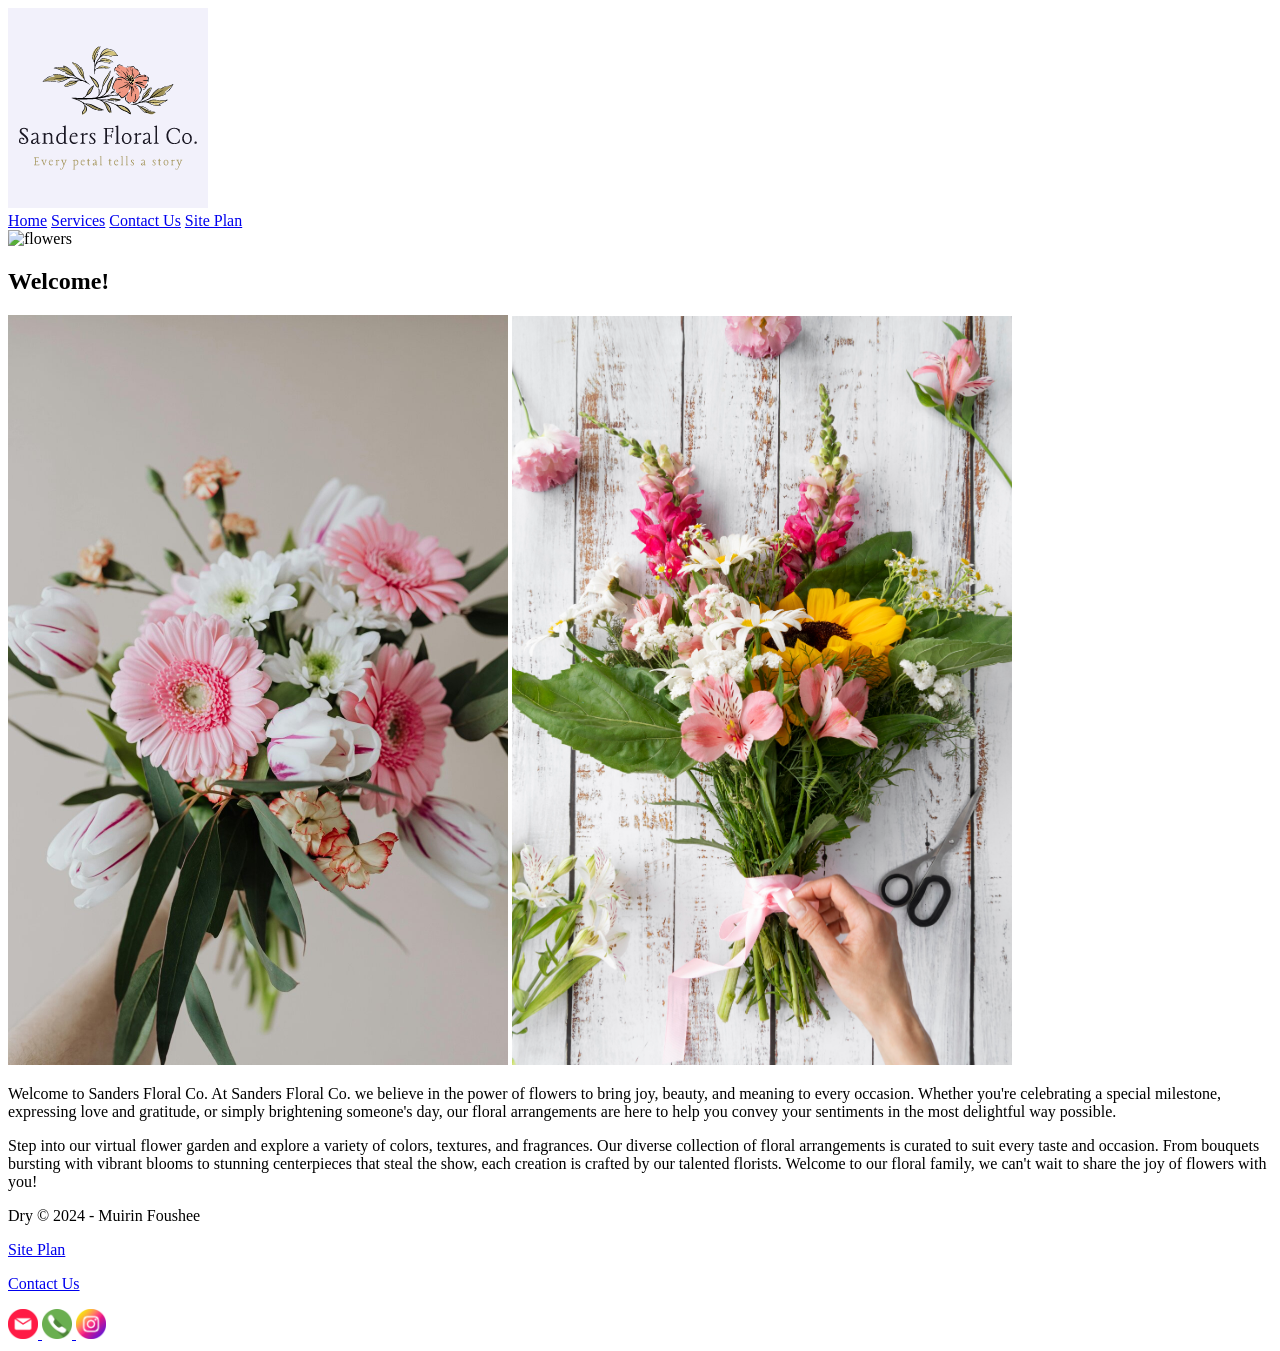
==== flowers/index.html @ 942ba090 "website" ====
<!DOCTYPE html>
<html lang="en">
<head>
    <meta charset="UTF-8">
    <meta name="viewport" content="width=, initial-scale=1.0">
    <title>Home Page</title>
    <link type="text/css" rel="stylesheet" href="styles/flowers.css" />
</head>
<body>
    <div id="content">
        <header>
            <a id="logo_link" href="index.html">
                <img class="logo" src="styles/13a61b7630014917859dac0939abb061.png" alt="Sanders Floral Co. Logo">
            </a>
            <nav>
                <a href="index.html">Home</a>
                <a href="services.html">Services</a>
                <a href="contactus.html">Contact Us</a>
                <a href="site-plan.html">Site Plan</a>
            </nav>
        </header>
    <div id="hero">
        <div id="hero-box">
            <img id="hero-img" src ="styles" alt="flowers">
        </div>
        <section id="hero-msg">
            <h1 class="home-titles">Welcome!</h1>
        </section>
    </div>
        <main class="main-section">
                <img class="welcome-img" src="styles/rsz_pexels-karolina-grabowska-4022207.jpg" alt="People rafting on the river">
                <img class="welcome-img2" src="styles/top-view-female-hand-preparing-bouquet-flowers.jpg"
                <div class="Welcome-text">
                    <p> Welcome to Sanders Floral Co. 
                        At Sanders Floral Co. we believe in the power of flowers to bring joy, beauty, and meaning to every occasion. 
                        Whether you're celebrating a special milestone, expressing love and gratitude, or simply brightening someone's day, our floral arrangements are here to help you convey your sentiments in the most delightful way possible.
                    </p>Step into our virtual flower garden and explore a variety of colors, textures, and fragrances. Our diverse collection of floral arrangements is curated to suit every taste and occasion. From bouquets bursting with vibrant blooms to stunning centerpieces that steal the show, each creation is crafted by our talented florists. 
                        Welcome to our floral family, we can't wait to share the joy of flowers with you!
        </main>     
    <footer>
        <p> Dry &copy; 2024 - Muirin Foushee</p>
        <p><a href="siteplan-rafting.html">Site Plan</a></p>
        <p><a href="contactus.html">Contact Us</a></p>
        <div class="social">
            <a href="https://gmail.com">
                <img src="styles/rsz_message.png" alt="gmail icon">
            </a>
            <a href="https://msessage.com">
                <img src="styles/phone.png" alt="phone icon">
            </a>
            <a href="https://instagram.com">
                <img src="styles/rsz_instagram.png" alt="instagram icon">
            </a>
        </div>
    </footer>
</div>
</body>
</html>
---- flowers/styles/flowers.css ----
.welcome-img {
    width: 500px;
}
.welcome-img2 {
    width: 500px;
}
.social a img {
    width: 30px; 
    height: 30px;
}
.service-img {
    width: 500px;
}
.service-img2 {
    width: 500px;
}
.contactus-img {
    width: 450px;
}
.contactus-img2 {
    width: 600px;
}
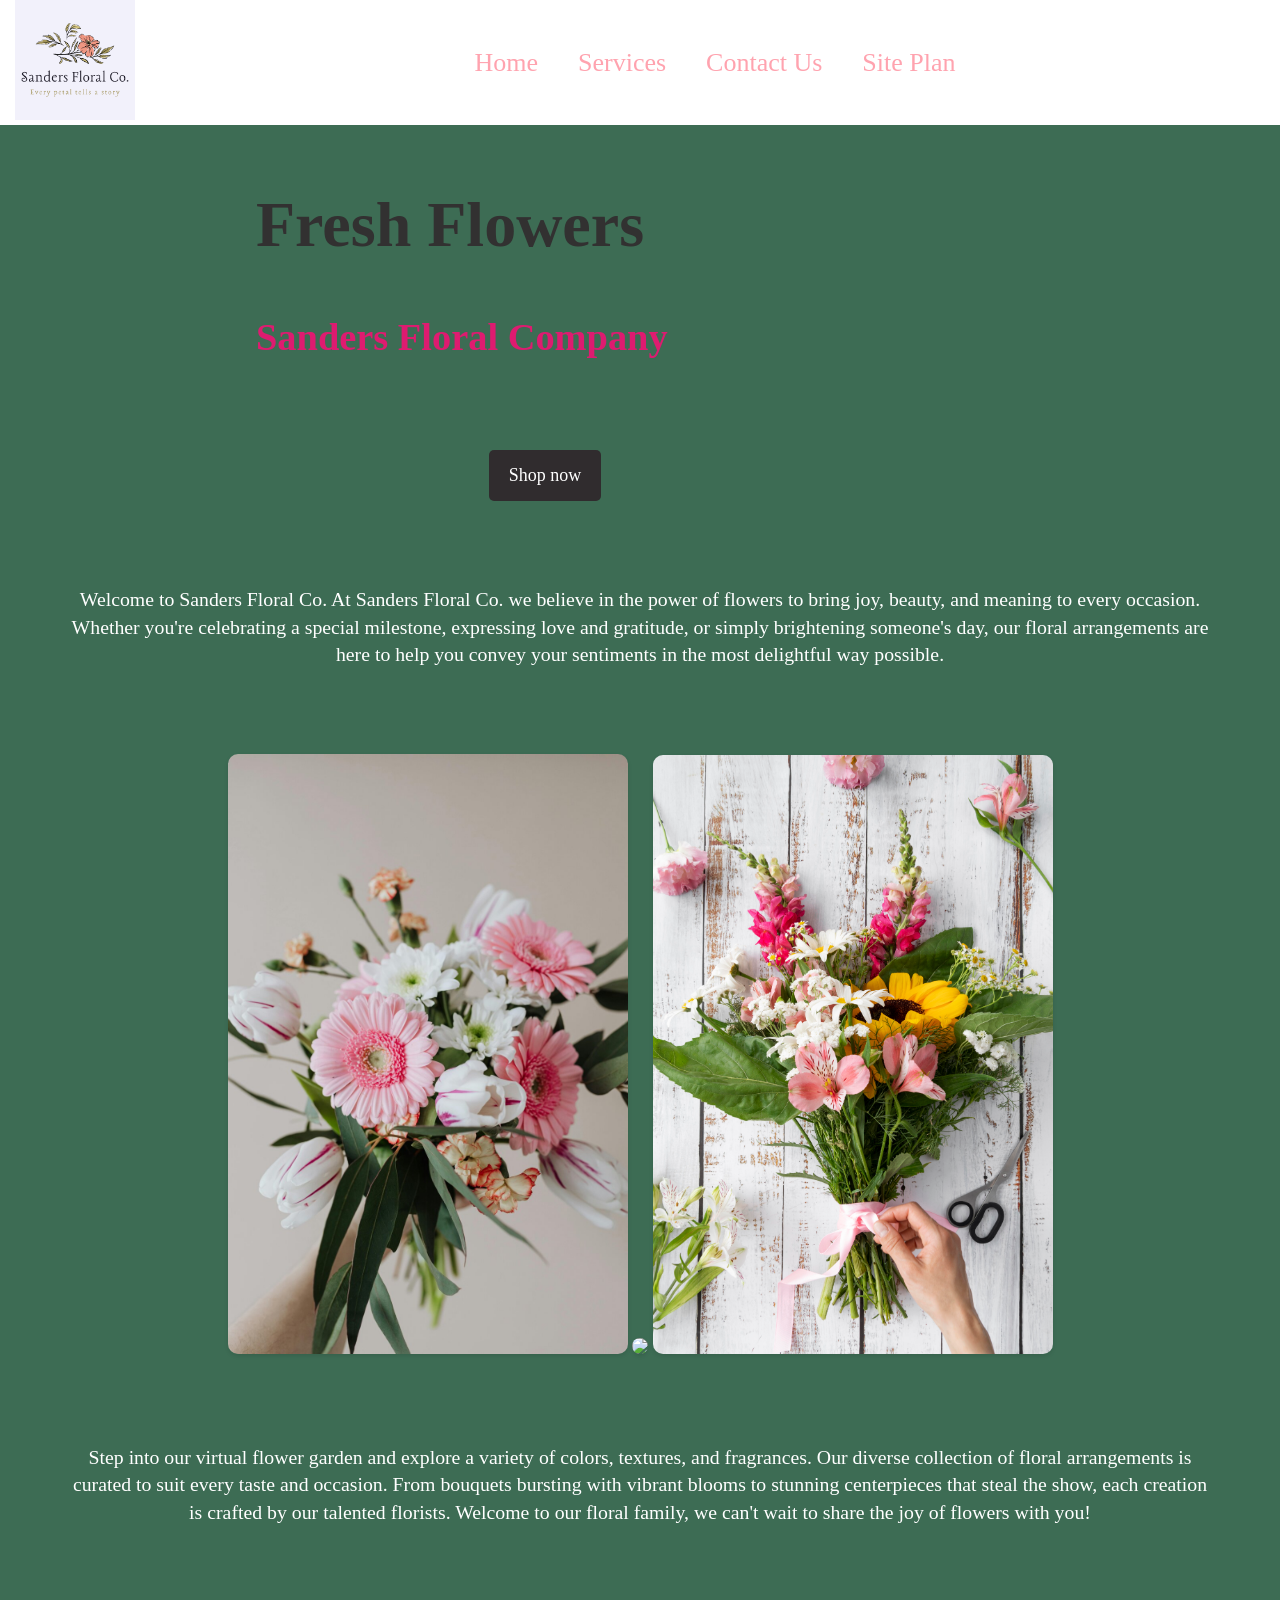
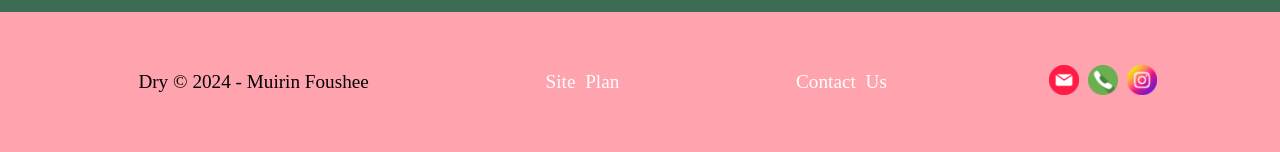
==== commit 7fd8a25c: "website" ====
--- a/flowers/index.html
+++ b/flowers/index.html
@@ -13,46 +13,56 @@
                 <img class="logo" src="styles/13a61b7630014917859dac0939abb061.png" alt="Sanders Floral Co. Logo">
             </a>
             <nav>
-                <a href="index.html">Home</a>
-                <a href="services.html">Services</a>
-                <a href="contactus.html">Contact Us</a>
-                <a href="site-plan.html">Site Plan</a>
+                <a class="nav_link" href="index.html">Home</a>
+                <a class="nav_link" href="services.html">Services</a>
+                <a class="nav_link" href="contactus.html">Contact Us</a>
+                <a class="nav_link" href="site-plan.html">Site Plan</a>
             </nav>
         </header>
-    <div id="hero">
-        <div id="hero-box">
-            <img id="hero-img" src ="styles" alt="flowers">
+        <div id="hero">
+            <div id="hero-box">
+                <img id="hero-img" src ="styles/overhead-view-pink-flower-bouquet-against-pink-background.jpg" alt="flowers">
+            </div>
+            <section id="hero-msg">
+                <h1 class="home-titles">Fresh Flowers</h1>
+                <h4 class="home">Sanders Floral Company </h4>
+                <div class='button-box'>
+                    <a class='book' href="contactus.html">Shop now</a>
+                </div>
+            </section>
         </div>
-        <section id="hero-msg">
-            <h1 class="home-titles">Welcome!</h1>
-        </section>
+        <main class="main-section">
+            <div class="welcome-text">
+                <p> Welcome to Sanders Floral Co. 
+                     At Sanders Floral Co. we believe in the power of flowers to bring joy, beauty, and meaning to every occasion. 
+                     Whether you're celebrating a special milestone, expressing love and gratitude, or simply brightening someone's day, our floral arrangements are here to help you convey your sentiments in the most delightful way possible.
+                </p>
+            </div>
+            <img class="welcome-img" src="styles/rsz_pexels-karolina-grabowska-4022207.jpg" alt="People rafting on the river">
+            <img class="welcome-img2" src="styles/colorful-flowers-vase.jpg">
+            <img class="welcome-img3" src="styles/top-view-female-hand-preparing-bouquet-flowers.jpg">
+            <div class="welcome-text2">
+                <p>Step into our virtual flower garden and explore a variety of colors, textures, and fragrances. Our diverse collection of floral arrangements is curated to suit every taste and occasion. From bouquets bursting with vibrant blooms to stunning centerpieces that steal the show, each creation is crafted by our talented florists. 
+                    Welcome to our floral family, we can't wait to share the joy of flowers with you!
+                </p>
+            </div>
+        </main>     
+        <footer>
+            <p> Dry &copy; 2024 - Muirin Foushee</p>
+            <p><a href="siteplan-rafting.html">Site Plan</a></p>
+            <p><a href="contactus.html">Contact Us</a></p>
+            <div class="social">
+                <a href="https://gmail.com">
+                    <img src="styles/rsz_message.png" alt="gmail icon">
+                </a>
+                <a href="https://msessage.com">
+                    <img src="styles/phone.png" alt="phone icon">
+                </a>
+                <a href="https://instagram.com">
+                    <img src="styles/rsz_instagram.png" alt="instagram icon">
+                </a>
+            </div>
+        </footer>
     </div>
-        <main class="main-section">
-                <img class="welcome-img" src="styles/rsz_pexels-karolina-grabowska-4022207.jpg" alt="People rafting on the river">
-                <img class="welcome-img2" src="styles/top-view-female-hand-preparing-bouquet-flowers.jpg"
-                <div class="Welcome-text">
-                    <p> Welcome to Sanders Floral Co. 
-                        At Sanders Floral Co. we believe in the power of flowers to bring joy, beauty, and meaning to every occasion. 
-                        Whether you're celebrating a special milestone, expressing love and gratitude, or simply brightening someone's day, our floral arrangements are here to help you convey your sentiments in the most delightful way possible.
-                    </p>Step into our virtual flower garden and explore a variety of colors, textures, and fragrances. Our diverse collection of floral arrangements is curated to suit every taste and occasion. From bouquets bursting with vibrant blooms to stunning centerpieces that steal the show, each creation is crafted by our talented florists. 
-                        Welcome to our floral family, we can't wait to share the joy of flowers with you!
-        </main>     
-    <footer>
-        <p> Dry &copy; 2024 - Muirin Foushee</p>
-        <p><a href="siteplan-rafting.html">Site Plan</a></p>
-        <p><a href="contactus.html">Contact Us</a></p>
-        <div class="social">
-            <a href="https://gmail.com">
-                <img src="styles/rsz_message.png" alt="gmail icon">
-            </a>
-            <a href="https://msessage.com">
-                <img src="styles/phone.png" alt="phone icon">
-            </a>
-            <a href="https://instagram.com">
-                <img src="styles/rsz_instagram.png" alt="instagram icon">
-            </a>
-        </div>
-    </footer>
-</div>
-</body>
+ </body>
 </html>
--- a/flowers/styles/flowers.css
+++ b/flowers/styles/flowers.css
@@ -1,8 +1,166 @@
+header {
+    font-size: 20px;
+    display: grid;
+    grid-template-columns: 150px auto;
+    align-items: center;
+    background-color: white;
+}
+
+footer {
+    background-color: #FFA3AF;
+}
+.logo {
+    width: 120px;
+}
+#hero {
+    display: grid;
+    grid-template-columns: 1fr 3fr 1fr;
+    margin-top: -100px;
+}
+#hero-box {
+    grid-column: 1/4;
+    grid-row: 1/3;
+    z-index: -1;
+}
+#hero-img {
+    width: 100%;
+}
+#hero-msg {
+    grid-column: 2/3;
+    grid-row: 1/2;
+    margin-top: 110px;
+    margin-right: 190px;
+}
+.home {
+    color: rgb(222, 27, 112);
+    text-align: left;
+    font-size: 2.4em;
+}
+body {
+    margin: 0;
+    background-color: #3d6c54;
+    text-align: center;
+    display: flex;
+}
+.nav_link {
+    padding: 20px;
+    font-size: 1.3em;
+}
+nav {
+    display: flex;
+    justify-content: center;
+    }
+nav a {
+    text-decoration: none;
+    text-align: center;
+    color:#FFA3AF
+}
+nav a:hover {
+    color: white;
+    background-color:#FFA3AF ;
+    }
+#hero-img {
+    width: 100%
+}
+.main-section {
+    display: grid;
+    grid-template-columns: repeat(3, 1fr);
+    grid-template-rows: repeat(3, 1fr);
+    justify-items: center;
+    gap: 20px;
+    color: white;
+    text-decoration: none;
+    font-size: 18px;
+    /* padding: 15px 20px; */
+    /* margin-top: 40px; */
+    /* border-radius: 5px; */
+    display: inline-block;
+}
+h1 {
+    max-width: 1000px;
+    text-align: left;
+    color: rgb(50, 49, 49);
+    font-size: 4em;
+}
+.book:hover {
+    text-align: left;
+    font-size: 2em;
+    color: #FFA3AF;
+    font-size: 18px;
+    padding: 15px 30px;
+    margin-top: 50px;
+    border-radius: 5px;
+}
+.book {
+    background-color: #302c2e;
+    color: white;
+    text-decoration: none;
+    font-size: 18px;
+    padding: 15px 20px;
+    margin-top: 40px;
+    border-radius: 5px;
+    display: inline-block;
+}
 .welcome-img {
-    width: 500px;
+    width: 400px;
+    grid-column: 1;
+    grid-row:2;
+    border-radius: 10px;
+    box-shadow: 0 2px 4px rgba(0, 0, 0, 0.1);
 }
 .welcome-img2 {
-    width: 500px;
+    width:400px;
+    grid-column: 2;
+    grid-row: 2;
+    border-radius: 10px;
+    box-shadow: 0 2px 4px rgba(0, 0, 0, 0.1);
+   
+}
+.welcome-img3 {
+    width: 400px;
+    grid-column: 3;
+    grid-row: 2;
+    border-radius: 10px;
+    box-shadow: 0 2px 4px rgba(0, 0, 0, 0.1);
+}
+.welcome-text {
+    grid-row: 1;
+    grid-column: 1/3;
+    font-size: 1.1em;
+    line-height: 1.4;
+    padding: 65px;
+    
+}
+.welcome-text2 {
+    grid-row: 3;
+    grid-column: 1/3;
+    font-size: 1.1em;
+    line-height: 1.4;
+    padding: 65px;
+}
+footer {
+    padding: 25px 50px;
+    /* margin-top: 200px; */
+    display: flex;
+    justify-content: space-around;
+    align-items: center;
+}
+footer p {
+    font-size: 1.2em;
+    padding: 15px;
+    align-items: center;
+}
+footer a {
+    color: white;
+    text-decoration: none;
+    text-align: center;
+    word-spacing: 5px;
+}
+footer a:hover {
+    color: black;
+}
+footer p a:hover {
+    text-decoration: underline;
 }
 .social a img {
     width: 30px; 
@@ -19,4 +177,48 @@
 }
 .contactus-img2 {
     width: 600px;
-}+}
+
+@media screen and (max-width: 900px) {
+    #hero, .home-grid {
+        /* display: block; */
+        height: auto;
+    }
+    nav, footer {
+        flex-direction: column;
+    }
+    nav a {
+        display: block;
+        padding: 15px;
+    }
+    #hero {
+        margin-top: 0;
+    }
+    #hero-msg {
+        margin-top: 0;
+    }
+    #hero-msg h4 {
+        /* display: none; */
+    }
+    #hero-msg h1 {
+        /* color: #6f7364; */
+    }
+    .home-title {
+        font-size: 25px;
+    }
+    .welcome-img, .welcome-img2, .welcome-img3 { 
+        margin: 50px auto;
+        width: 60%;
+    }
+    #background {
+        display: none;
+    }
+    .msg {
+        width: 80%;
+        display: block;
+        margin: 0 auto;
+    }
+    footer {
+        margin-top: 25px;
+    }
+    }
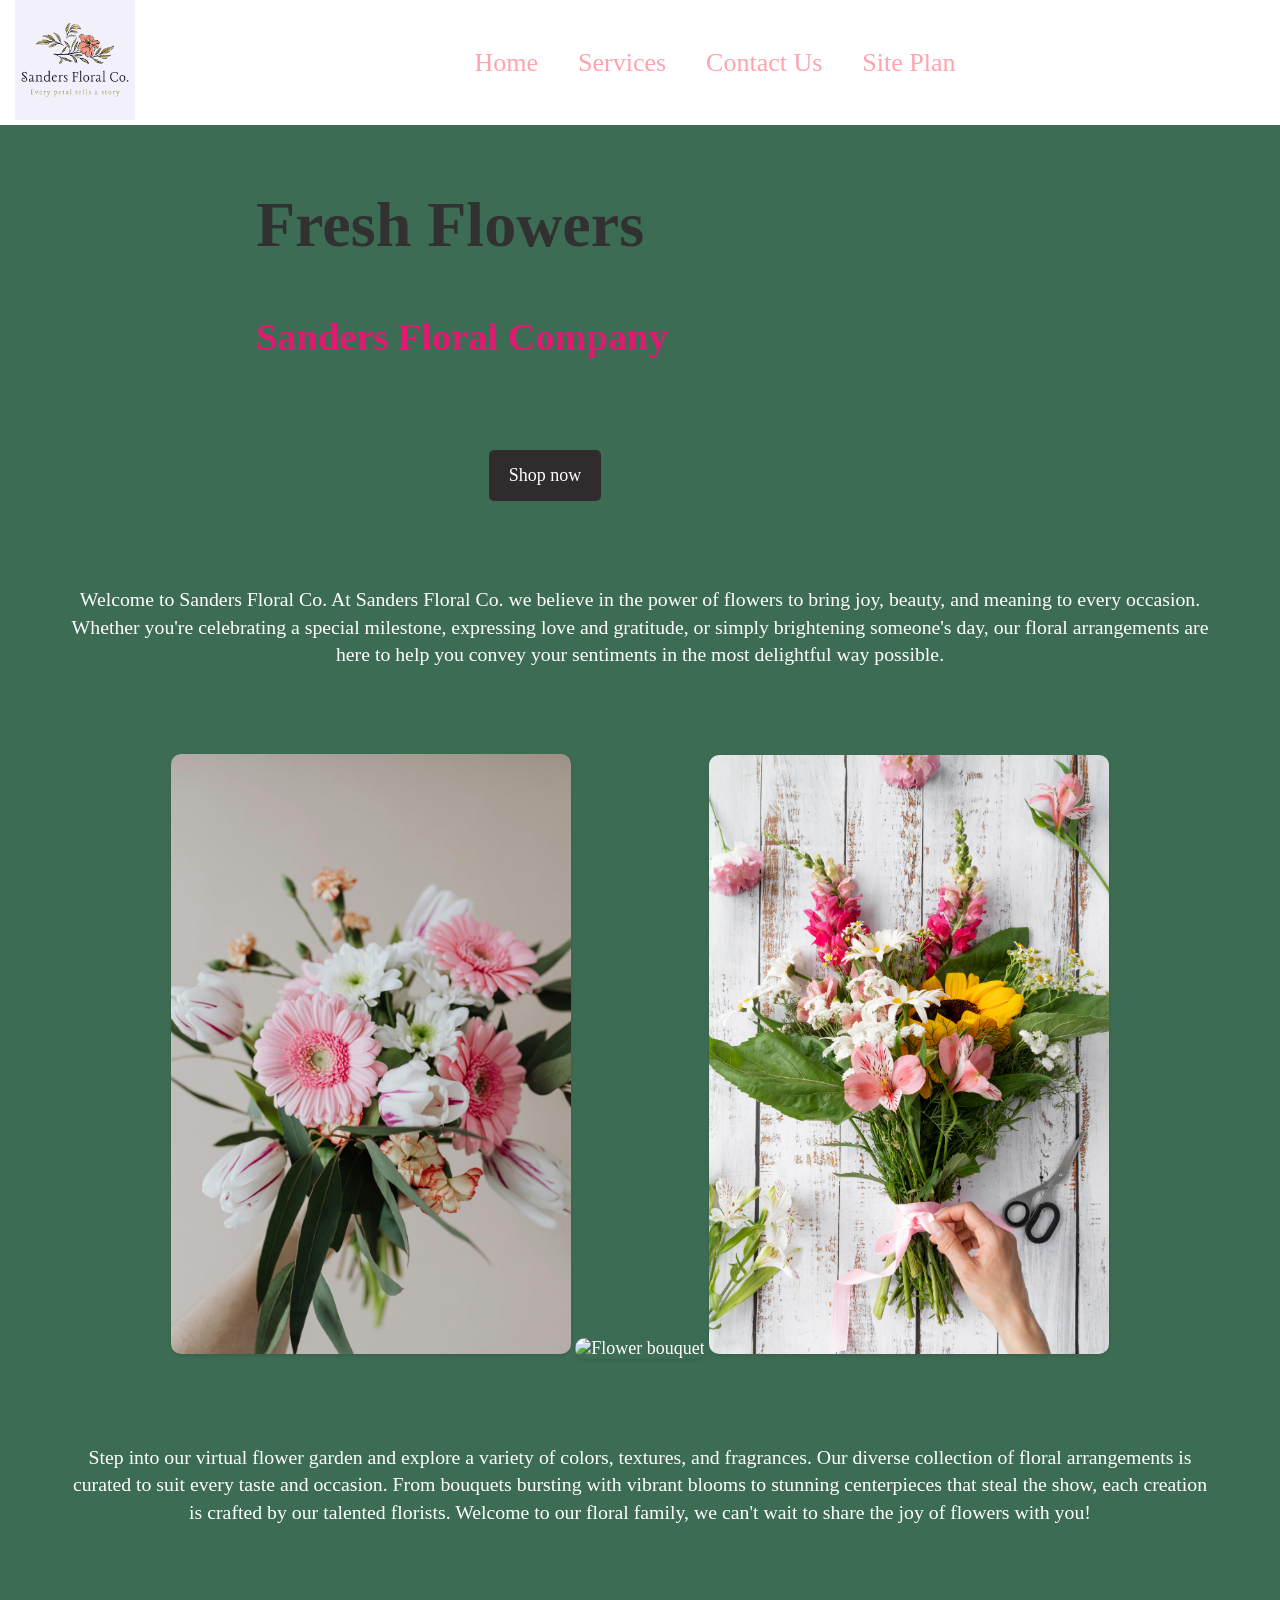
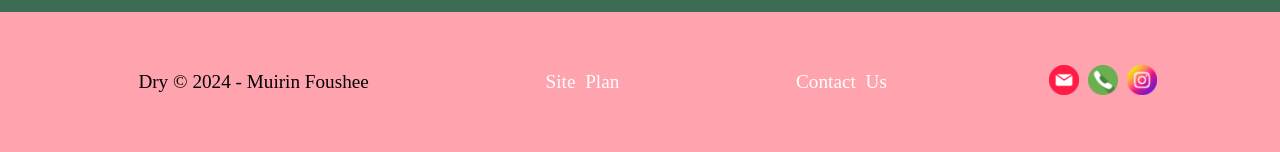
==== commit 5832c1c6: "update" ====
--- a/flowers/index.html
+++ b/flowers/index.html
@@ -38,9 +38,9 @@
                      Whether you're celebrating a special milestone, expressing love and gratitude, or simply brightening someone's day, our floral arrangements are here to help you convey your sentiments in the most delightful way possible.
                 </p>
             </div>
-            <img class="welcome-img" src="styles/rsz_pexels-karolina-grabowska-4022207.jpg" alt="People rafting on the river">
-            <img class="welcome-img2" src="styles/colorful-flowers-vase.jpg">
-            <img class="welcome-img3" src="styles/top-view-female-hand-preparing-bouquet-flowers.jpg">
+            <img class="welcome-img" src="styles/rsz_pexels-karolina-grabowska-4022207.jpg" alt="Flowers">
+            <img class="welcome-img2" src="styles/colorful-flowers-vase.jpg" alt="Flower bouquet">
+            <img class="welcome-img3" src="styles/top-view-female-hand-preparing-bouquet-flowers.jpg" alt="Flower bouque with ribbon">
             <div class="welcome-text2">
                 <p>Step into our virtual flower garden and explore a variety of colors, textures, and fragrances. Our diverse collection of floral arrangements is curated to suit every taste and occasion. From bouquets bursting with vibrant blooms to stunning centerpieces that steal the show, each creation is crafted by our talented florists. 
                     Welcome to our floral family, we can't wait to share the joy of flowers with you!
--- a/flowers/styles/flowers.css
+++ b/flowers/styles/flowers.css
@@ -178,6 +178,51 @@
 .contactus-img2 {
     width: 600px;
 }
+.flip-card {
+background-color: transparent;
+width: 400px;
+height: 300px;
+border: 1px solid #f1f1f1;
+perspective: 1000px; /* Remove this if you don't want the 3D effect */
+}
+
+/* This container is needed to position the front and back side */
+.flip-card-inner {
+position: relative;
+width: 100%;
+height: 100%;
+text-align: center;
+transition: transform 0.8s;
+transform-style: preserve-3d;
+font-size: 16px;
+}
+
+/* Do an horizontal flip when you move the mouse over the flip box container */
+.flip-card:hover .flip-card-inner {
+transform: rotateY(180deg);
+}
+
+/* Position the front and back side */
+.flip-card-front, .flip-card-back {
+position: absolute;
+width: 100%;
+height: 100%;
+-webkit-backface-visibility: hidden; /* Safari */
+backface-visibility: hidden;
+}
+
+/* Style the front side (fallback if image is missing) */
+.flip-card-front {
+background-color: #bbb;
+color: white;
+}
+
+/* Style the back side */
+.flip-card-back {
+background-color:rgb(249, 100, 100);
+color: rgb(68, 67, 67);
+transform: rotateY(180deg);
+}
 
 @media screen and (max-width: 900px) {
     #hero, .home-grid {
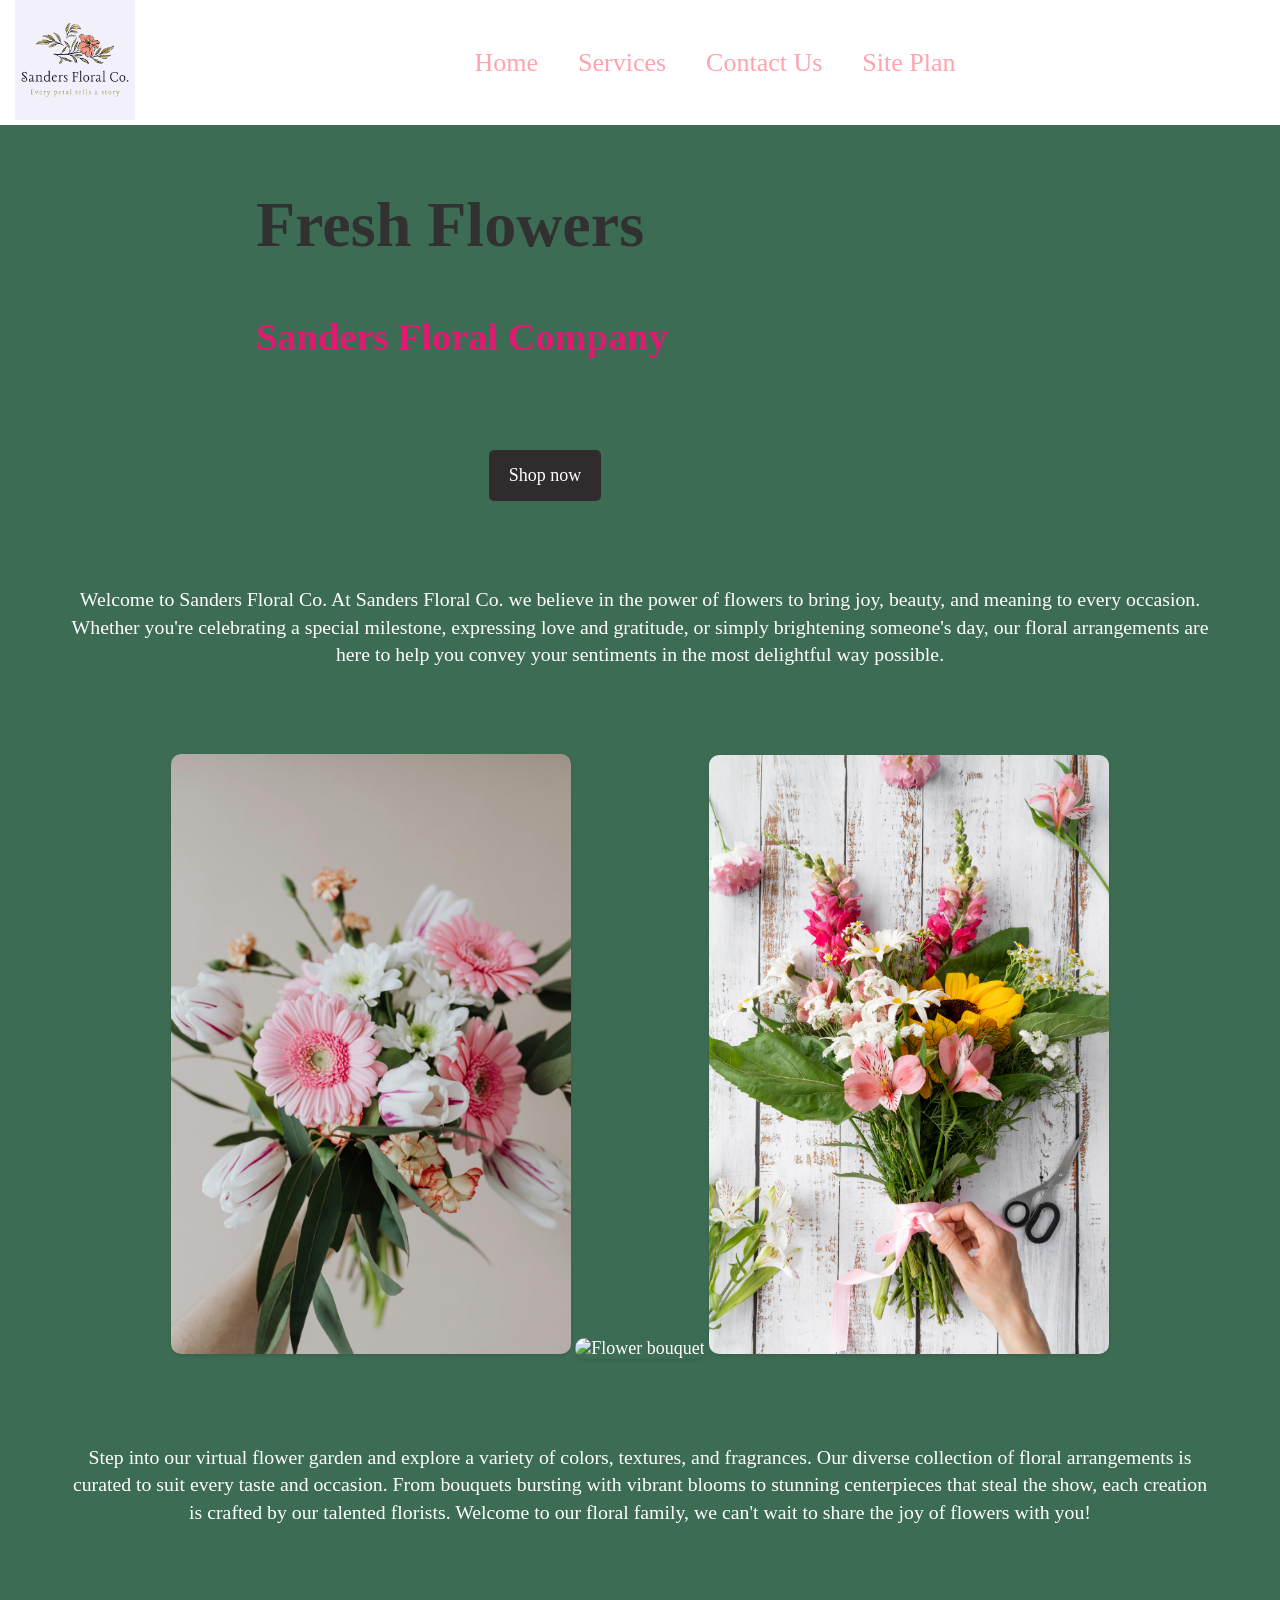
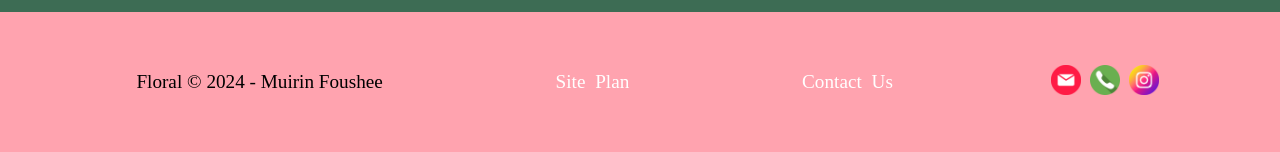
==== commit ecfaf7ee: "update" ====
--- a/flowers/index.html
+++ b/flowers/index.html
@@ -48,8 +48,8 @@
             </div>
         </main>     
         <footer>
-            <p> Dry &copy; 2024 - Muirin Foushee</p>
-            <p><a href="siteplan-rafting.html">Site Plan</a></p>
+            <p> Floral &copy; 2024 - Muirin Foushee</p>
+            <p><a href="flowers/site-plan.html">Site Plan</a></p>
             <p><a href="contactus.html">Contact Us</a></p>
             <div class="social">
                 <a href="https://gmail.com">
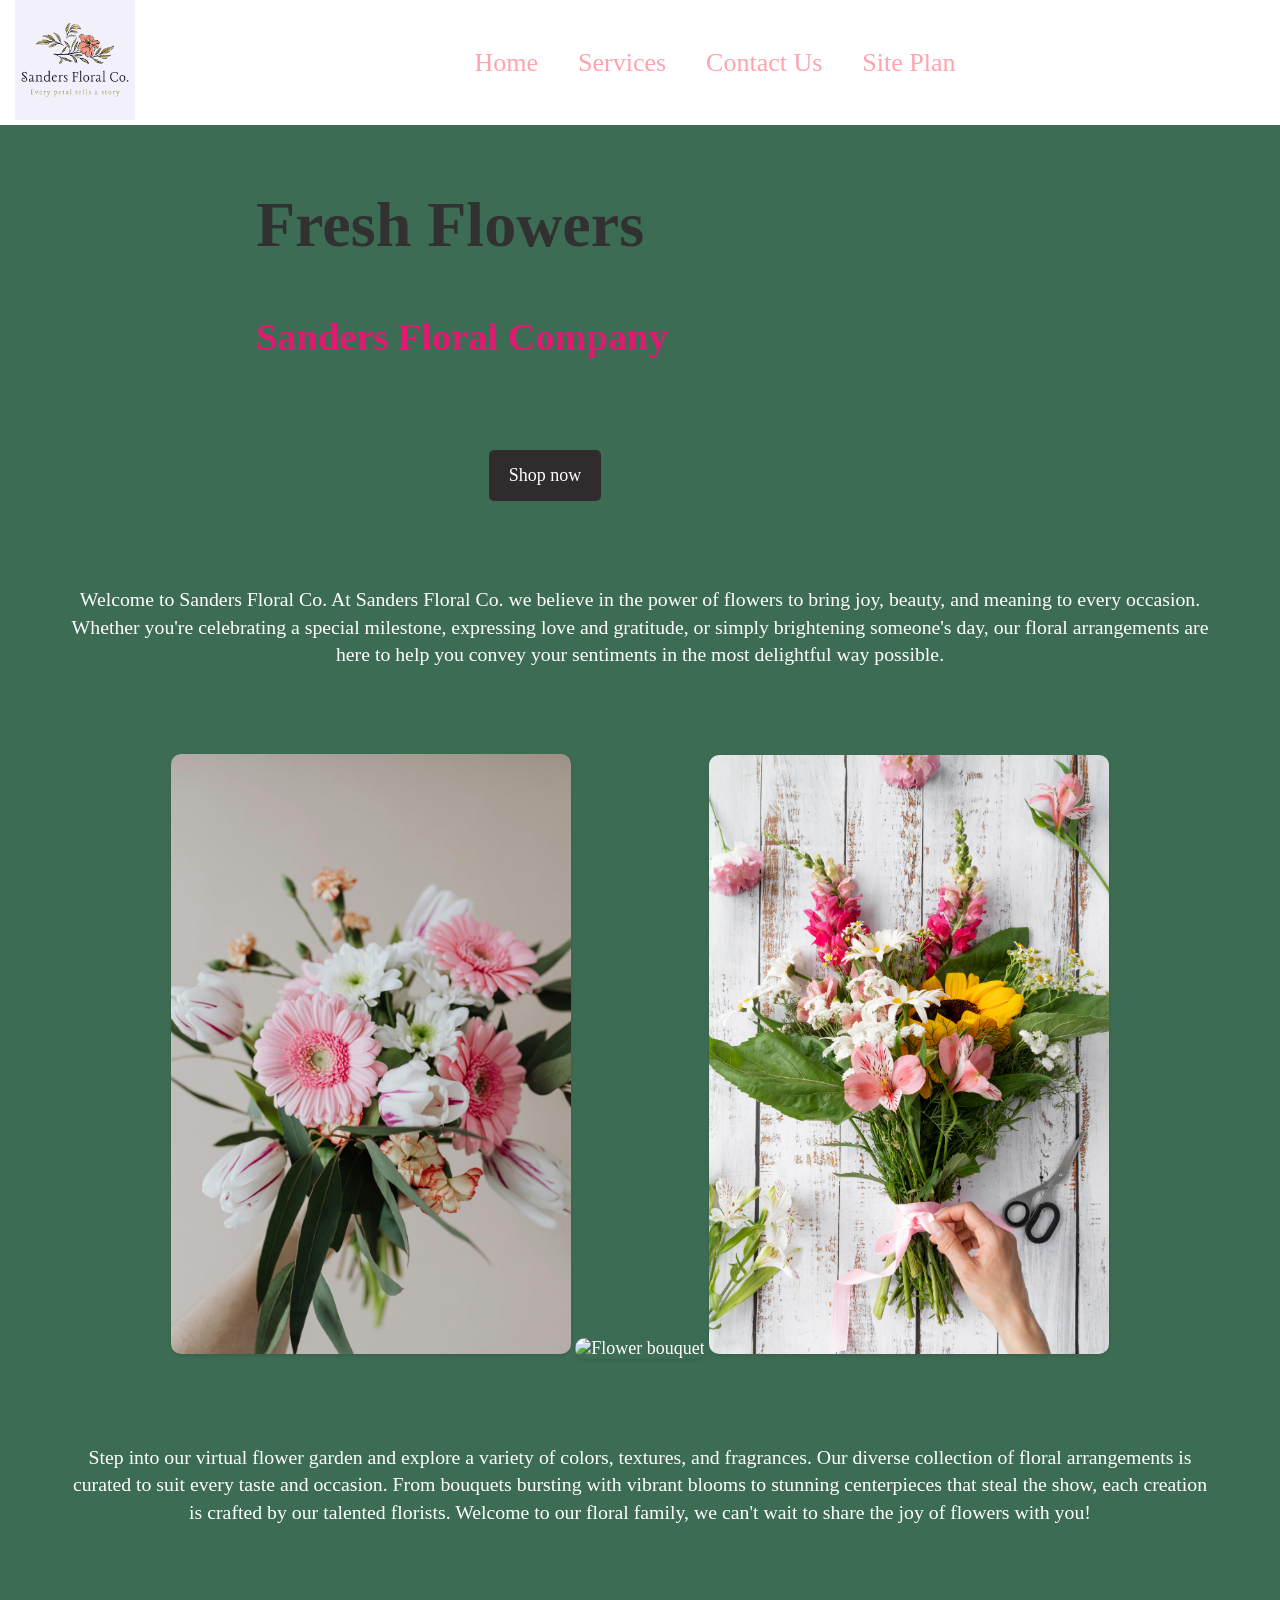
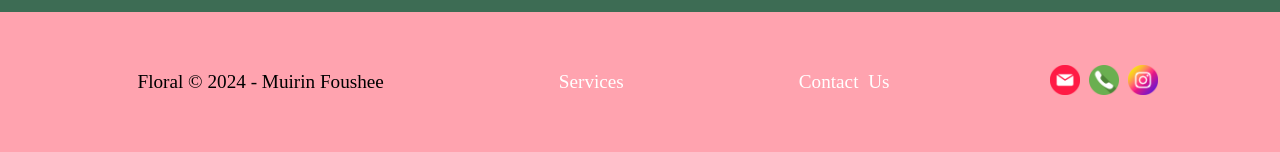
==== commit 8a8bf10f: "home page" ====
--- a/flowers/index.html
+++ b/flowers/index.html
@@ -49,7 +49,7 @@
         </main>     
         <footer>
             <p> Floral &copy; 2024 - Muirin Foushee</p>
-            <p><a href="flowers/site-plan.html">Site Plan</a></p>
+            <p><a href="services.html">Services</a></p>
             <p><a href="contactus.html">Contact Us</a></p>
             <div class="social">
                 <a href="https://gmail.com">
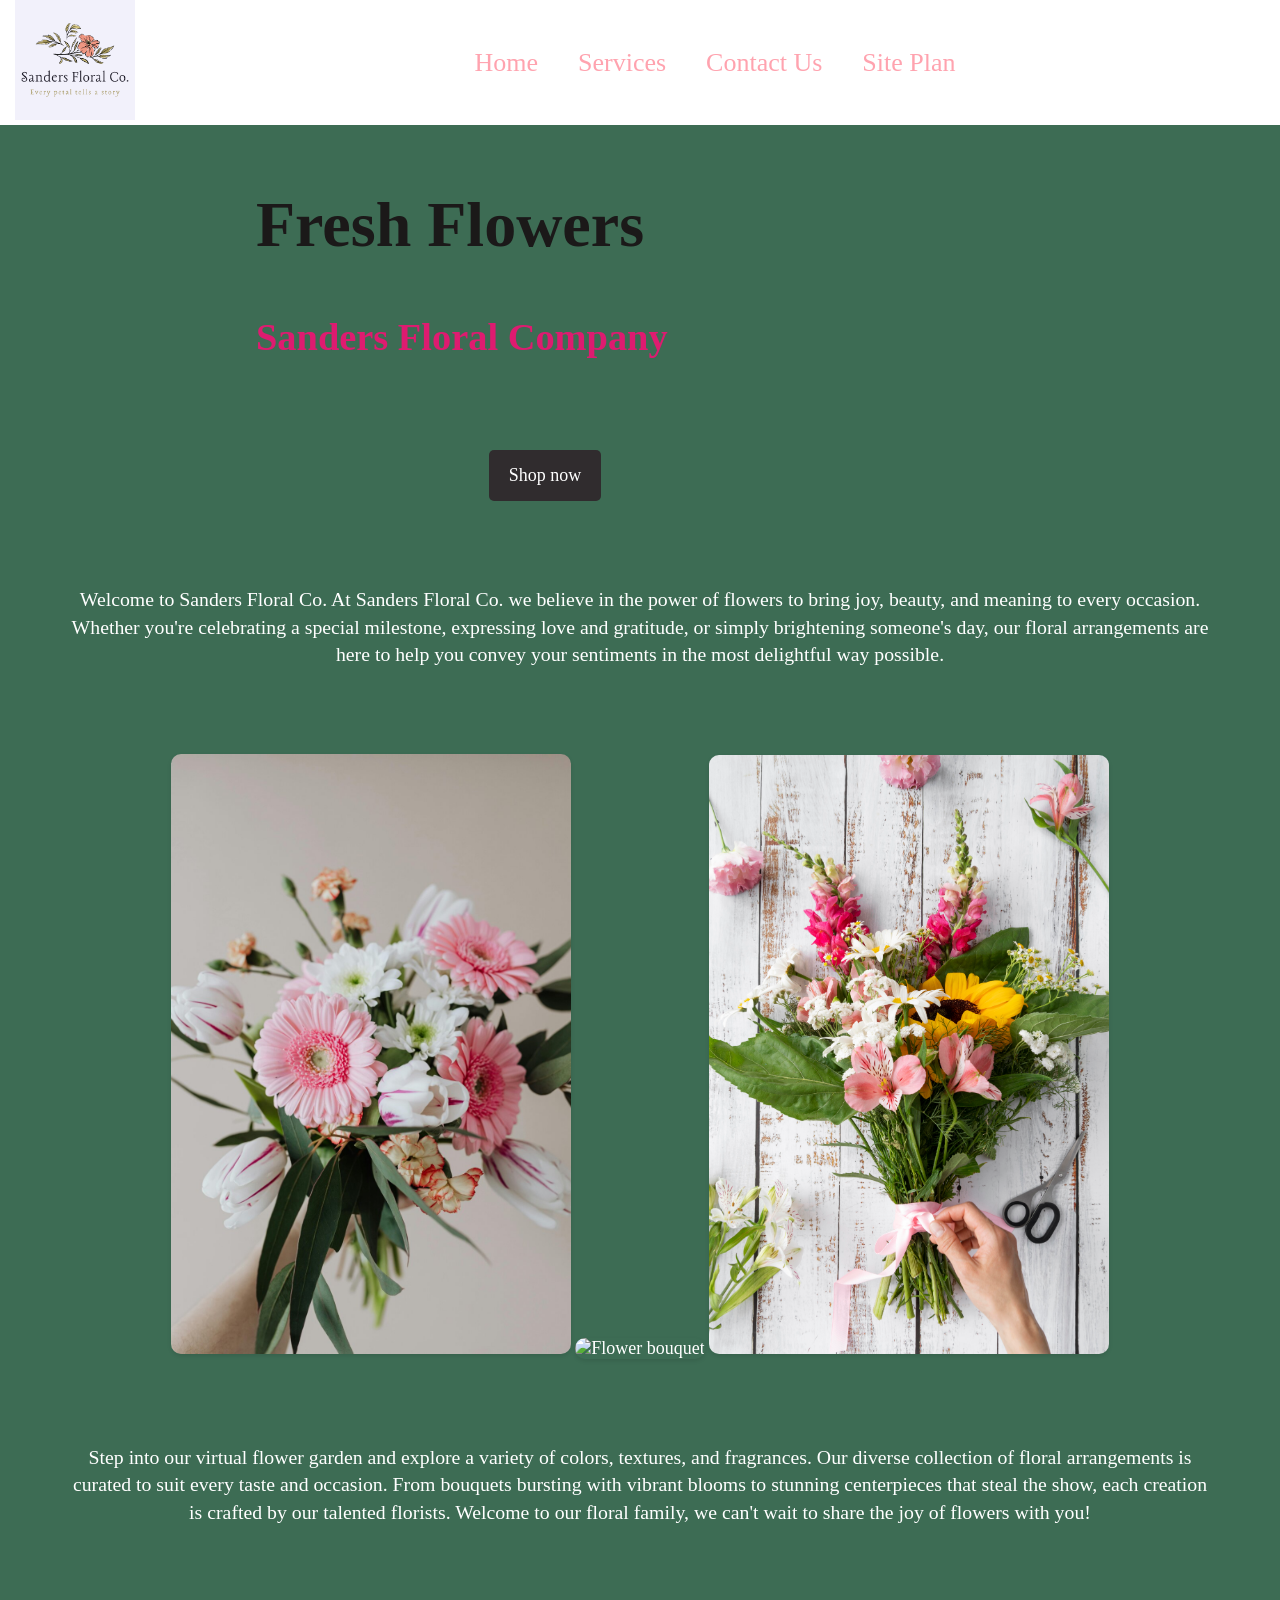
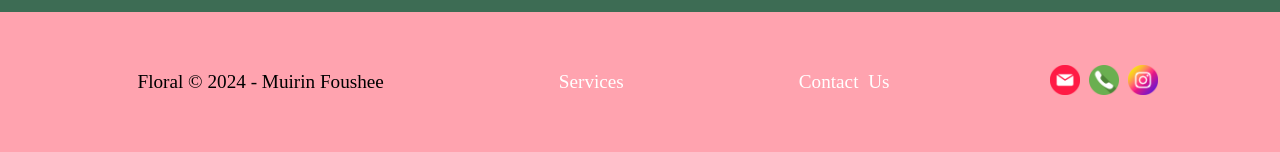
==== commit 17dc491e: "page 2" ====
--- a/flowers/index.html
+++ b/flowers/index.html
@@ -37,6 +37,8 @@
                      At Sanders Floral Co. we believe in the power of flowers to bring joy, beauty, and meaning to every occasion. 
                      Whether you're celebrating a special milestone, expressing love and gratitude, or simply brightening someone's day, our floral arrangements are here to help you convey your sentiments in the most delightful way possible.
                 </p>
+
+
             </div>
             <img class="welcome-img" src="styles/rsz_pexels-karolina-grabowska-4022207.jpg" alt="Flowers">
             <img class="welcome-img2" src="styles/colorful-flowers-vase.jpg" alt="Flower bouquet">
--- a/flowers/styles/flowers.css
+++ b/flowers/styles/flowers.css
@@ -79,9 +79,21 @@
 h1 {
     max-width: 1000px;
     text-align: left;
-    color: rgb(50, 49, 49);
+    color: rgb(27, 25, 25);
     font-size: 4em;
 }
+h2 {
+    text-align: center;
+    color: rgb(27, 27, 27);
+    font-size: 4em;
+    margin: 0 auto; /* Center the container */
+    padding: 15px;
+    padding-top: 70px;
+    padding-right: 100px;
+     /* Add some padding for spacing */
+    /* background-color: #ffffff; Background color for the box */
+}
+
 .book:hover {
     text-align: left;
     font-size: 2em;
@@ -101,6 +113,24 @@
     border-radius: 5px;
     display: inline-block;
 }
+.book2 {
+    background-color: #fcd2e7;
+    color: rgb(43, 43, 43);
+    text-decoration: none;
+    font-size: 18px;
+    padding: 15px 20px;
+    margin-top: 40px;
+    border-radius: 5px;
+    display: inline-block;
+}
+.book2:hover {
+    font-size: 2em;
+    color: #FFA3AF;
+    font-size: 18px;
+    padding: 15px 30px;
+    margin-top: 50px;
+    border-radius: 5px;
+}
 .welcome-img {
     width: 400px;
     grid-column: 1;
@@ -162,27 +192,98 @@
 footer p a:hover {
     text-decoration: underline;
 }
+.main-section2 {
+    display: grid;
+    grid-template-columns: repeat(2, 1fr);
+    grid-template-rows: repeat(2, 1fr);
+    justify-items: center;
+    /* gap: 30px; */
+    color: white;
+    text-decoration: none;
+    font-size: 20px;
+    /* padding: 15px 20px; */
+    /* margin-top: 40px; */
+    /* border-radius: 5px; */
+}
 .social a img {
     width: 30px; 
     height: 30px;
 }
 .service-img {
     width: 500px;
+    grid-column: 1/2;
+    grid-row: 2;
+    /* padding-top: 30px; */
+    /* padding-left: 30px; */
+    border-radius: 10px;
+    box-shadow: 0 2px 4px rgba(0, 0, 0, 0.1);
 }
 .service-img2 {
     width: 500px;
+    grid-column: 2;
+    grid-row: 2;
+    /* padding-right: 30px; */
+    border-radius: 10px;
+    box-shadow: 0 2px 4px rgba(0, 0, 0, 0.1);
+}
+.bouquets {
+    grid-column: 2;
+    grid-row:3;
+    padding-bottom: 30px;
+}
+.wedding {
+    grid-column: 1;
+    grid-row:3;
+}
+#top-img {
+    width: 100%;
+    /* grid-column: 1/2;
+    grid-row: 1; */
+}
+#top {
+    display: grid;
+    grid-template-columns: 1fr 3fr 1fr;
+    margin-top: -100px;
+}
+#top-box {
+    grid-column: 1/4;
+    grid-row: 1/3;
+    z-index: -1;
+}
+#top-msg {
+    grid-column: 2/3;
+    grid-row: 1/2;
+    margin-top: 110px;
+    margin-right: 190px;
+}
+.top-text {
+    color: white;
+    grid-column: 2/3;
+    grid-row: 1;
+    padding-top: 200px;
+    padding-right: 30px;
 }
 .contactus-img {
     width: 450px;
 }
 .contactus-img2 {
     width: 600px;
+}
+.service-text {
+    grid-column: 1/4;
+    grid-row: 3;
+    padding: 110px;
+}
+.flip-card {
+    grid-column: 1;
+    grid-row: 1;
+    padding-top: 200px;
 }
 .flip-card {
 background-color: transparent;
 width: 400px;
 height: 300px;
-border: 1px solid #f1f1f1;
+/* border: 1px solid #e29879; */
 perspective: 1000px; /* Remove this if you don't want the 3D effect */
 }
 
@@ -219,7 +320,7 @@
 
 /* Style the back side */
 .flip-card-back {
-background-color:rgb(249, 100, 100);
+background-color:rgb(243, 214, 214);
 color: rgb(68, 67, 67);
 transform: rotateY(180deg);
 }
@@ -236,22 +337,22 @@
         display: block;
         padding: 15px;
     }
-    #hero {
+    #top {
         margin-top: 0;
     }
-    #hero-msg {
+    #top-msg {
         margin-top: 0;
     }
-    #hero-msg h4 {
+    #top-msg h4 {
         /* display: none; */
     }
-    #hero-msg h1 {
+    #top-msg h1 {
         /* color: #6f7364; */
     }
-    .home-title {
+    .home-titles {
         font-size: 25px;
     }
-    .welcome-img, .welcome-img2, .welcome-img3 { 
+    .service-img, .service-img2, .welcome-img3 { 
         margin: 50px auto;
         width: 60%;
     }
@@ -266,4 +367,48 @@
     footer {
         margin-top: 25px;
     }
+    }
+
+@media screen and (max-width: 900px) {
+    #hero, .home-grid {
+        /* display: block; */
+        height: auto;
+    }
+    nav, footer {
+        flex-direction: column;
+    }
+    nav a {
+        display: block;
+        padding: 15px;
+    }
+    #hero {
+        margin-top: 0;
+    }
+    #hero-msg {
+        margin-top: 0;
+    }
+    #hero-msg h4 {
+        /* display: none; */
+    }
+    #hero-msg h1 {
+        /* color: #6f7364; */
+    }
+    .home-title {
+        font-size: 25px;
+    }
+    .welcome-img, .welcome-img2, .welcome-img3 { 
+        margin: 50px auto;
+        width: 60%;
+    }
+    #background {
+        display: none;
+    }
+    .msg {
+        width: 80%;
+        display: block;
+        margin: 0 auto;
+    }
+    footer {
+        margin-top: 25px;
+    }
     }
